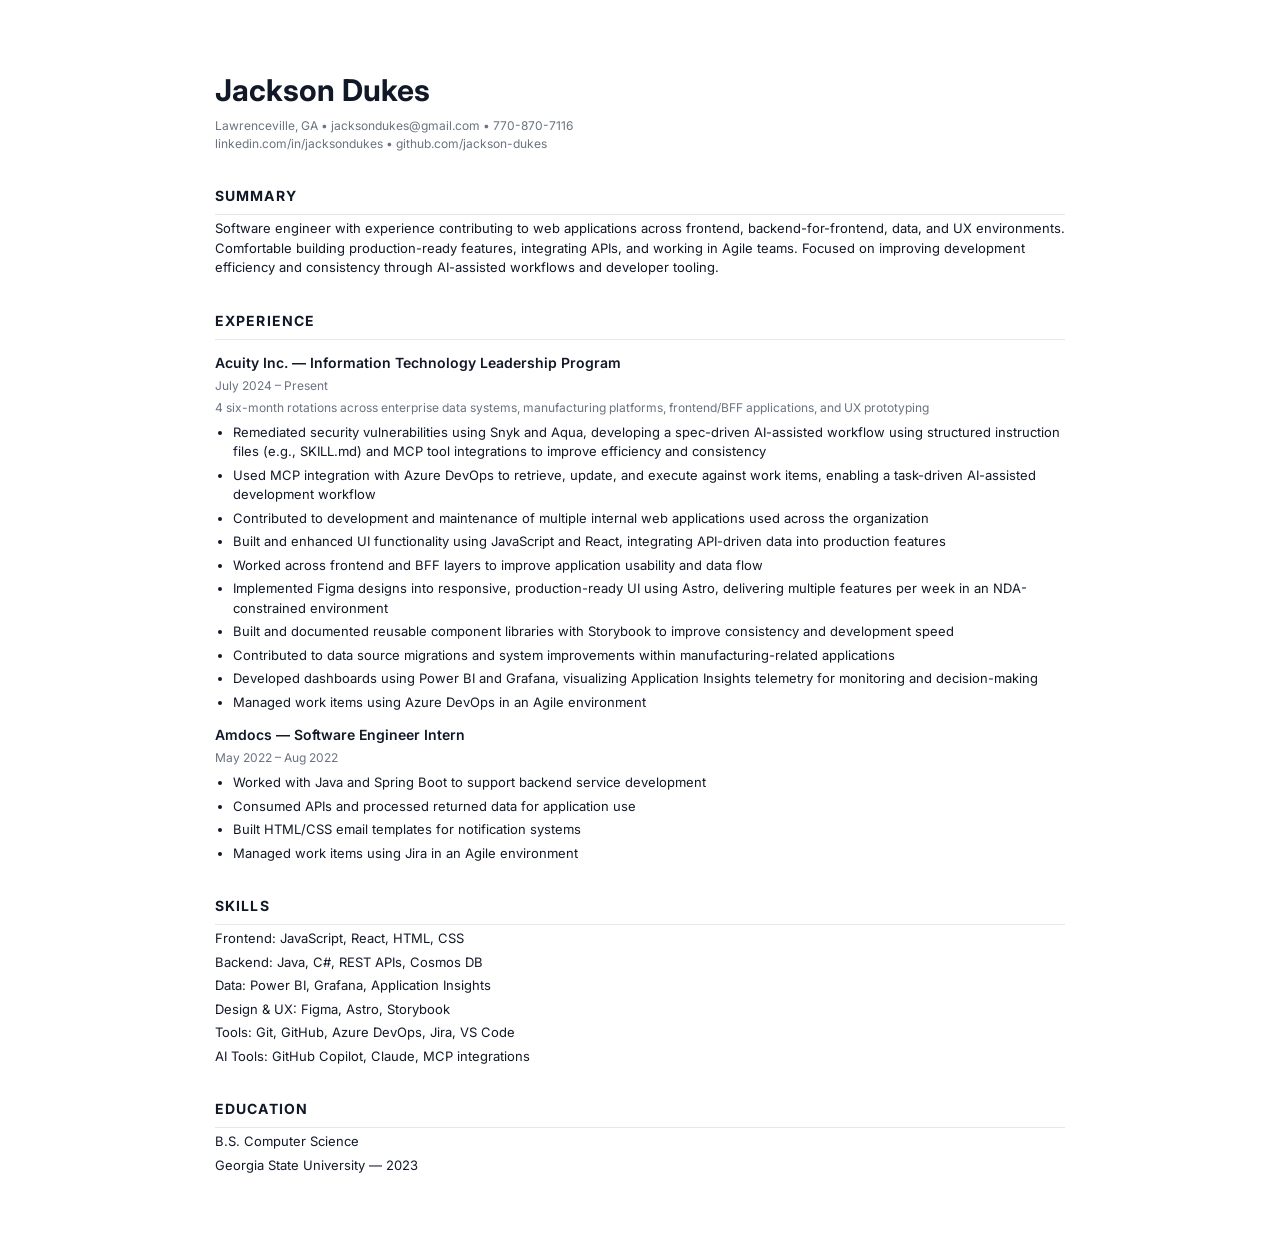
==== Jackson-Dukes-Software-Engineer-Resume.html @ f9eb19a1 "add resume" ====
<!DOCTYPE html>
<html lang="en">
<head>
  <meta charset="UTF-8" />
  <meta name="viewport" content="width=device-width, initial-scale=1.0"/>
  <title>Jackson Dukes Resume</title>

  <link href="https://fonts.googleapis.com/css2?family=Inter:wght@300;400;600;700&display=swap" rel="stylesheet">

  <style>
    body {
      font-family: 'Inter', sans-serif;
      background: #ffffff;
      color: #111827;
      margin: 0;
      padding: 48px 32px;
      max-width: 850px;
      margin-left: auto;
      margin-right: auto;
      line-height: 1.5;
    }

    h1 {
      font-size: 30px;
      margin-bottom: 4px;
      font-weight: 700;
    }

    h2 {
      font-size: 14px;
      margin-top: 32px;
      margin-bottom: 8px;
      text-transform: uppercase;
      letter-spacing: 0.08em;
    }

    h3 {
      font-size: 14px;
      margin: 12px 0 2px 0;
      font-weight: 600;
    }

    p {
      font-size: 13px;
      margin: 4px 0;
    }

    ul {
      margin: 6px 0 12px 18px;
      padding: 0;
    }

    li {
      font-size: 13px;
      margin-bottom: 4px;
    }

    .subtle {
      color: #6b7280;
      font-size: 12px;
    }

    .header {
      margin-bottom: 20px;
    }

    .section {
      margin-bottom: 12px;
    }

    .divider {
      height: 1px;
      background: #e5e7eb;
      margin-top: 8px;
    }

    @media print {
      body {
        padding: 24px;
      }
    }
  </style>
</head>
<body>

  <div class="header">
    <h1>Jackson Dukes</h1>
    <p class="subtle">
      Lawrenceville, GA • jacksondukes@gmail.com • 770-870-7116<br>
      linkedin.com/in/jacksondukes • github.com/jackson-dukes
    </p>
  </div>

  <div class="section">
    <h2>Summary</h2>
    <div class="divider"></div>
    <p>
      Software engineer with experience contributing to web applications across frontend, backend-for-frontend, data, and UX environments. Comfortable building production-ready features, integrating APIs, and working in Agile teams. Focused on improving development efficiency and consistency through AI-assisted workflows and developer tooling.
    </p>
  </div>

  <div class="section">
    <h2>Experience</h2>
    <div class="divider"></div>

    <h3>Acuity Inc. — Information Technology Leadership Program</h3>
    <p class="subtle">July 2024 – Present</p>
    <p class="subtle">4 six-month rotations across enterprise data systems, manufacturing platforms, frontend/BFF applications, and UX prototyping</p>

    <ul>
      <li>Remediated security vulnerabilities using Snyk and Aqua, developing a spec-driven AI-assisted workflow using structured instruction files (e.g., SKILL.md) and MCP tool integrations to improve efficiency and consistency</li>
      <li>Used MCP integration with Azure DevOps to retrieve, update, and execute against work items, enabling a task-driven AI-assisted development workflow</li>
      <li>Contributed to development and maintenance of multiple internal web applications used across the organization</li>
      <li>Built and enhanced UI functionality using JavaScript and React, integrating API-driven data into production features</li>
      <li>Worked across frontend and BFF layers to improve application usability and data flow</li>
      <li>Implemented Figma designs into responsive, production-ready UI using Astro, delivering multiple features per week in an NDA-constrained environment</li>
      <li>Built and documented reusable component libraries with Storybook to improve consistency and development speed</li>
      <li>Contributed to data source migrations and system improvements within manufacturing-related applications</li>
      <li>Developed dashboards using Power BI and Grafana, visualizing Application Insights telemetry for monitoring and decision-making</li>
      <li>Managed work items using Azure DevOps in an Agile environment</li>
    </ul>

    <h3>Amdocs — Software Engineer Intern</h3>
    <p class="subtle">May 2022 – Aug 2022</p>
    <ul>
      <li>Worked with Java and Spring Boot to support backend service development</li>
      <li>Consumed APIs and processed returned data for application use</li>
      <li>Built HTML/CSS email templates for notification systems</li>
      <li>Managed work items using Jira in an Agile environment</li>
    </ul>

  </div>

  <div class="section">
    <h2>Skills</h2>
    <div class="divider"></div>
    <p>Frontend: JavaScript, React, HTML, CSS</p>
    <p>Backend: Java, C#, REST APIs, Cosmos DB</p>
    <p>Data: Power BI, Grafana, Application Insights</p>
    <p>Design & UX: Figma, Astro, Storybook</p>
    <p>Tools: Git, GitHub, Azure DevOps, Jira, VS Code</p>
    <p>AI Tools: GitHub Copilot, Claude, MCP integrations</p>
  </div>

  <div class="section">
    <h2>Education</h2>
    <div class="divider"></div>
    <p>B.S. Computer Science</p>
    <p>Georgia State University — 2023</p>
  </div>

</body>
</html>
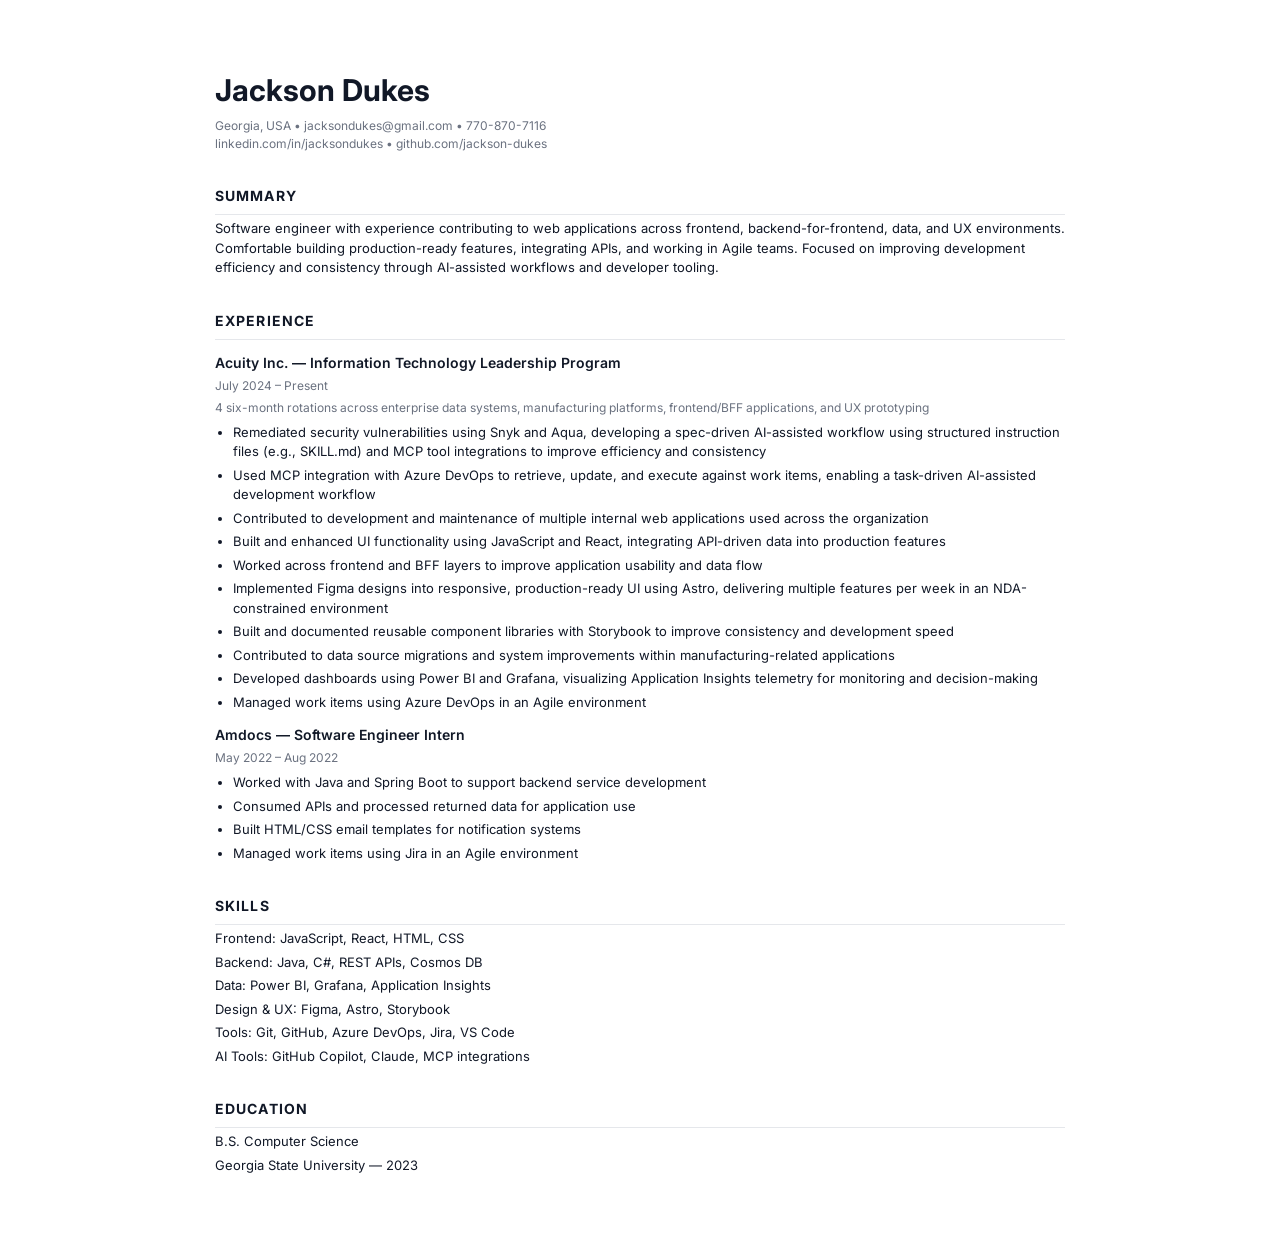
==== commit 594ad21c: "update location" ====
--- a/Jackson-Dukes-Software-Engineer-Resume.html
+++ b/Jackson-Dukes-Software-Engineer-Resume.html
@@ -86,7 +86,7 @@
   <div class="header">
     <h1>Jackson Dukes</h1>
     <p class="subtle">
-      Lawrenceville, GA • jacksondukes@gmail.com • 770-870-7116<br>
+      Georgia, USA • jacksondukes@gmail.com • 770-870-7116<br>
       linkedin.com/in/jacksondukes • github.com/jackson-dukes
     </p>
   </div>
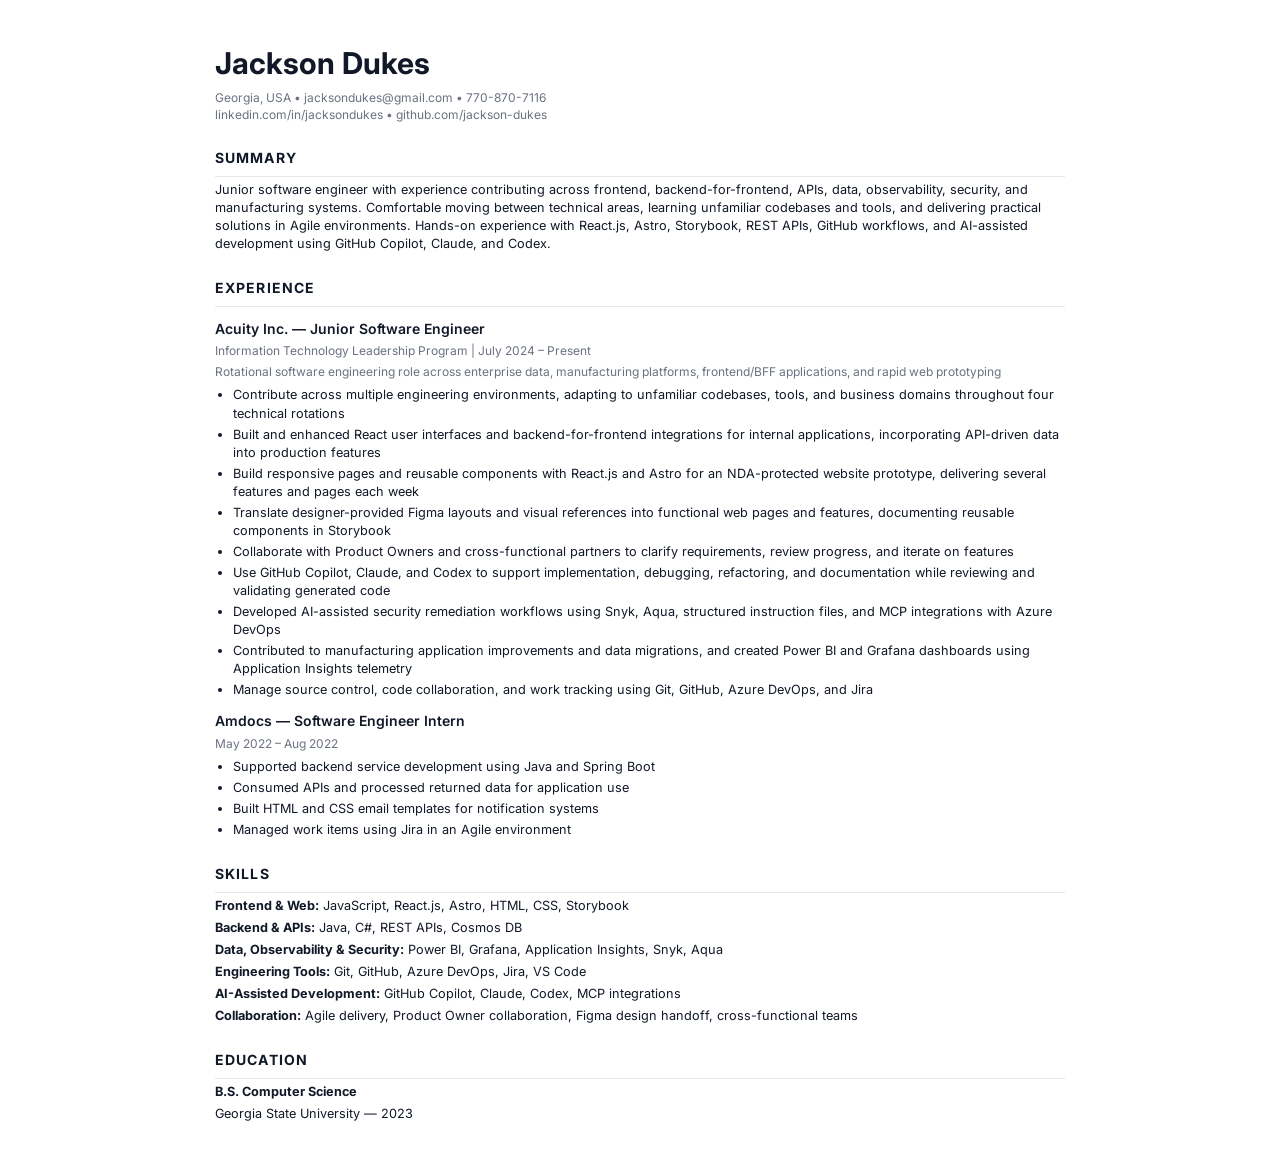
==== commit f3d9f8ce: "Refresh resume and portfolio" ====
--- a/Jackson-Dukes-Software-Engineer-Resume.html
+++ b/Jackson-Dukes-Software-Engineer-Resume.html
@@ -3,56 +3,53 @@
 <head>
   <meta charset="UTF-8" />
   <meta name="viewport" content="width=device-width, initial-scale=1.0"/>
-  <title>Jackson Dukes Resume</title>
+  <title>Jackson Dukes - Software Engineer Resume</title>
 
   <link href="https://fonts.googleapis.com/css2?family=Inter:wght@300;400;600;700&display=swap" rel="stylesheet">
 
   <style>
     body {
-      font-family: 'Inter', sans-serif;
+      font-family: 'Inter', Arial, sans-serif;
       background: #ffffff;
       color: #111827;
-      margin: 0;
-      padding: 48px 32px;
+      margin: 0 auto;
+      padding: 42px 32px;
       max-width: 850px;
-      margin-left: auto;
-      margin-right: auto;
-      line-height: 1.5;
+      line-height: 1.42;
     }
 
     h1 {
       font-size: 30px;
-      margin-bottom: 4px;
+      margin: 0 0 4px;
       font-weight: 700;
     }
 
     h2 {
       font-size: 14px;
-      margin-top: 32px;
-      margin-bottom: 8px;
+      margin: 25px 0 8px;
       text-transform: uppercase;
       letter-spacing: 0.08em;
     }
 
     h3 {
       font-size: 14px;
-      margin: 12px 0 2px 0;
+      margin: 12px 0 2px;
       font-weight: 600;
     }
 
     p {
-      font-size: 13px;
+      font-size: 12.7px;
       margin: 4px 0;
     }
 
     ul {
-      margin: 6px 0 12px 18px;
+      margin: 6px 0 11px 18px;
       padding: 0;
     }
 
     li {
-      font-size: 13px;
-      margin-bottom: 4px;
+      font-size: 12.7px;
+      margin-bottom: 3px;
     }
 
     .subtle {
@@ -61,11 +58,11 @@
     }
 
     .header {
-      margin-bottom: 20px;
+      margin-bottom: 18px;
     }
 
     .section {
-      margin-bottom: 12px;
+      margin-bottom: 10px;
     }
 
     .divider {
@@ -75,13 +72,63 @@
     }
 
     @media print {
+      @page {
+        size: letter;
+        margin: 0;
+      }
+
       body {
-        padding: 24px;
+        max-width: none;
       }
+
+      body.resume-fit-1 {
+        padding: 0.5in;
+        line-height: 1.42;
+      }
+
+      .resume-fit-1 h1 { font-size: 25px; }
+      .resume-fit-1 h2 { margin: 24px 0 6px; }
+      .resume-fit-1 h3 { margin-top: 10px; }
+      .resume-fit-1 p,
+      .resume-fit-1 li { font-size: 12.5px; }
+      .resume-fit-1 ul { margin-bottom: 10px; }
+      .resume-fit-1 li { margin-bottom: 3px; }
+
+      body.resume-fit-2 {
+        padding: 0.42in;
+        line-height: 1.34;
+      }
+
+      .resume-fit-2 h1 { font-size: 27px; }
+      .resume-fit-2 h2 { margin: 20px 0 5px; font-size: 13px; }
+      .resume-fit-2 h3 { margin: 8px 0 2px; font-size: 13px; }
+      .resume-fit-2 p,
+      .resume-fit-2 li { font-size: 12px; }
+      .resume-fit-2 .subtle { font-size: 11px; }
+      .resume-fit-2 .header { margin-bottom: 14px; }
+      .resume-fit-2 .section { margin-bottom: 8px; }
+      .resume-fit-2 ul { margin: 5px 0 8px 16px; }
+      .resume-fit-2 li { margin-bottom: 2px; }
+
+      body.resume-fit-3 {
+        padding: 0.34in;
+        line-height: 1.26;
+      }
+
+      .resume-fit-3 h1 { font-size: 24px; }
+      .resume-fit-3 h2 { margin: 15px 0 4px; font-size: 12px; }
+      .resume-fit-3 h3 { margin: 6px 0 1px; font-size: 12px; }
+      .resume-fit-3 p,
+      .resume-fit-3 li { font-size: 11.4px; }
+      .resume-fit-3 .subtle { font-size: 10.5px; }
+      .resume-fit-3 .header,
+      .resume-fit-3 .section { margin-bottom: 6px; }
+      .resume-fit-3 ul { margin: 4px 0 6px 15px; }
+      .resume-fit-3 li { margin-bottom: 1px; }
     }
   </style>
 </head>
-<body>
+<body class="resume-fit-2">
 
   <div class="header">
     <h1>Jackson Dukes</h1>
@@ -95,7 +142,7 @@
     <h2>Summary</h2>
     <div class="divider"></div>
     <p>
-      Software engineer with experience contributing to web applications across frontend, backend-for-frontend, data, and UX environments. Comfortable building production-ready features, integrating APIs, and working in Agile teams. Focused on improving development efficiency and consistency through AI-assisted workflows and developer tooling.
+      Junior software engineer with experience contributing across frontend, backend-for-frontend, APIs, data, observability, security, and manufacturing systems. Comfortable moving between technical areas, learning unfamiliar codebases and tools, and delivering practical solutions in Agile environments. Hands-on experience with React.js, Astro, Storybook, REST APIs, GitHub workflows, and AI-assisted development using GitHub Copilot, Claude, and Codex.
     </p>
   </div>
 
@@ -103,51 +150,49 @@
     <h2>Experience</h2>
     <div class="divider"></div>
 
-    <h3>Acuity Inc. — Information Technology Leadership Program</h3>
-    <p class="subtle">July 2024 – Present</p>
-    <p class="subtle">4 six-month rotations across enterprise data systems, manufacturing platforms, frontend/BFF applications, and UX prototyping</p>
+    <h3>Acuity Inc. — Junior Software Engineer</h3>
+    <p class="subtle">Information Technology Leadership Program | July 2024 – Present</p>
+    <p class="subtle">Rotational software engineering role across enterprise data, manufacturing platforms, frontend/BFF applications, and rapid web prototyping</p>
 
     <ul>
-      <li>Remediated security vulnerabilities using Snyk and Aqua, developing a spec-driven AI-assisted workflow using structured instruction files (e.g., SKILL.md) and MCP tool integrations to improve efficiency and consistency</li>
-      <li>Used MCP integration with Azure DevOps to retrieve, update, and execute against work items, enabling a task-driven AI-assisted development workflow</li>
-      <li>Contributed to development and maintenance of multiple internal web applications used across the organization</li>
-      <li>Built and enhanced UI functionality using JavaScript and React, integrating API-driven data into production features</li>
-      <li>Worked across frontend and BFF layers to improve application usability and data flow</li>
-      <li>Implemented Figma designs into responsive, production-ready UI using Astro, delivering multiple features per week in an NDA-constrained environment</li>
-      <li>Built and documented reusable component libraries with Storybook to improve consistency and development speed</li>
-      <li>Contributed to data source migrations and system improvements within manufacturing-related applications</li>
-      <li>Developed dashboards using Power BI and Grafana, visualizing Application Insights telemetry for monitoring and decision-making</li>
-      <li>Managed work items using Azure DevOps in an Agile environment</li>
+      <li>Contribute across multiple engineering environments, adapting to unfamiliar codebases, tools, and business domains throughout four technical rotations</li>
+      <li>Built and enhanced React user interfaces and backend-for-frontend integrations for internal applications, incorporating API-driven data into production features</li>
+      <li>Build responsive pages and reusable components with React.js and Astro for an NDA-protected website prototype, delivering several features and pages each week</li>
+      <li>Translate designer-provided Figma layouts and visual references into functional web pages and features, documenting reusable components in Storybook</li>
+      <li>Collaborate with Product Owners and cross-functional partners to clarify requirements, review progress, and iterate on features</li>
+      <li>Use GitHub Copilot, Claude, and Codex to support implementation, debugging, refactoring, and documentation while reviewing and validating generated code</li>
+      <li>Developed AI-assisted security remediation workflows using Snyk, Aqua, structured instruction files, and MCP integrations with Azure DevOps</li>
+      <li>Contributed to manufacturing application improvements and data migrations, and created Power BI and Grafana dashboards using Application Insights telemetry</li>
+      <li>Manage source control, code collaboration, and work tracking using Git, GitHub, Azure DevOps, and Jira</li>
     </ul>
 
     <h3>Amdocs — Software Engineer Intern</h3>
     <p class="subtle">May 2022 – Aug 2022</p>
     <ul>
-      <li>Worked with Java and Spring Boot to support backend service development</li>
+      <li>Supported backend service development using Java and Spring Boot</li>
       <li>Consumed APIs and processed returned data for application use</li>
-      <li>Built HTML/CSS email templates for notification systems</li>
+      <li>Built HTML and CSS email templates for notification systems</li>
       <li>Managed work items using Jira in an Agile environment</li>
     </ul>
-
   </div>
 
   <div class="section">
     <h2>Skills</h2>
     <div class="divider"></div>
-    <p>Frontend: JavaScript, React, HTML, CSS</p>
-    <p>Backend: Java, C#, REST APIs, Cosmos DB</p>
-    <p>Data: Power BI, Grafana, Application Insights</p>
-    <p>Design & UX: Figma, Astro, Storybook</p>
-    <p>Tools: Git, GitHub, Azure DevOps, Jira, VS Code</p>
-    <p>AI Tools: GitHub Copilot, Claude, MCP integrations</p>
+    <p><strong>Frontend & Web:</strong> JavaScript, React.js, Astro, HTML, CSS, Storybook</p>
+    <p><strong>Backend & APIs:</strong> Java, C#, REST APIs, Cosmos DB</p>
+    <p><strong>Data, Observability & Security:</strong> Power BI, Grafana, Application Insights, Snyk, Aqua</p>
+    <p><strong>Engineering Tools:</strong> Git, GitHub, Azure DevOps, Jira, VS Code</p>
+    <p><strong>AI-Assisted Development:</strong> GitHub Copilot, Claude, Codex, MCP integrations</p>
+    <p><strong>Collaboration:</strong> Agile delivery, Product Owner collaboration, Figma design handoff, cross-functional teams</p>
   </div>
 
   <div class="section">
     <h2>Education</h2>
     <div class="divider"></div>
-    <p>B.S. Computer Science</p>
+    <p><strong>B.S. Computer Science</strong></p>
     <p>Georgia State University — 2023</p>
   </div>
 
 </body>
-</html>+</html>
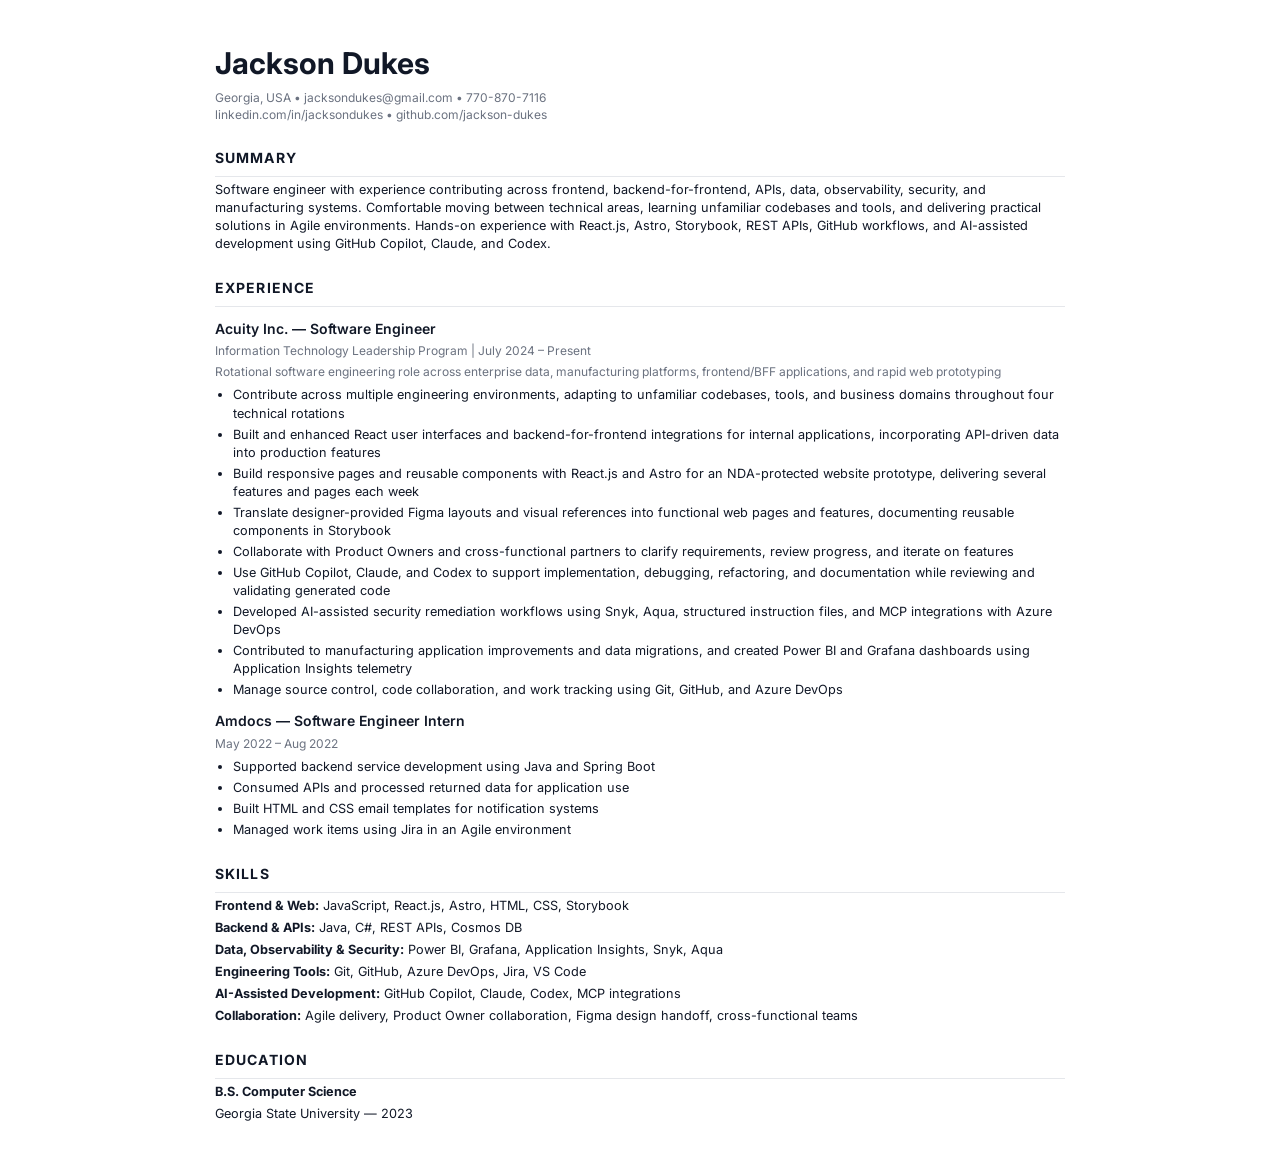
==== commit 508c303b: "Update resume assets" ====
--- a/Jackson-Dukes-Software-Engineer-Resume.html
+++ b/Jackson-Dukes-Software-Engineer-Resume.html
@@ -142,7 +142,7 @@
     <h2>Summary</h2>
     <div class="divider"></div>
     <p>
-      Junior software engineer with experience contributing across frontend, backend-for-frontend, APIs, data, observability, security, and manufacturing systems. Comfortable moving between technical areas, learning unfamiliar codebases and tools, and delivering practical solutions in Agile environments. Hands-on experience with React.js, Astro, Storybook, REST APIs, GitHub workflows, and AI-assisted development using GitHub Copilot, Claude, and Codex.
+      Software engineer with experience contributing across frontend, backend-for-frontend, APIs, data, observability, security, and manufacturing systems. Comfortable moving between technical areas, learning unfamiliar codebases and tools, and delivering practical solutions in Agile environments. Hands-on experience with React.js, Astro, Storybook, REST APIs, GitHub workflows, and AI-assisted development using GitHub Copilot, Claude, and Codex.
     </p>
   </div>
 
@@ -150,7 +150,7 @@
     <h2>Experience</h2>
     <div class="divider"></div>
 
-    <h3>Acuity Inc. — Junior Software Engineer</h3>
+    <h3>Acuity Inc. — Software Engineer</h3>
     <p class="subtle">Information Technology Leadership Program | July 2024 – Present</p>
     <p class="subtle">Rotational software engineering role across enterprise data, manufacturing platforms, frontend/BFF applications, and rapid web prototyping</p>
 
@@ -163,7 +163,7 @@
       <li>Use GitHub Copilot, Claude, and Codex to support implementation, debugging, refactoring, and documentation while reviewing and validating generated code</li>
       <li>Developed AI-assisted security remediation workflows using Snyk, Aqua, structured instruction files, and MCP integrations with Azure DevOps</li>
       <li>Contributed to manufacturing application improvements and data migrations, and created Power BI and Grafana dashboards using Application Insights telemetry</li>
-      <li>Manage source control, code collaboration, and work tracking using Git, GitHub, Azure DevOps, and Jira</li>
+      <li>Manage source control, code collaboration, and work tracking using Git, GitHub, and Azure DevOps</li>
     </ul>
 
     <h3>Amdocs — Software Engineer Intern</h3>
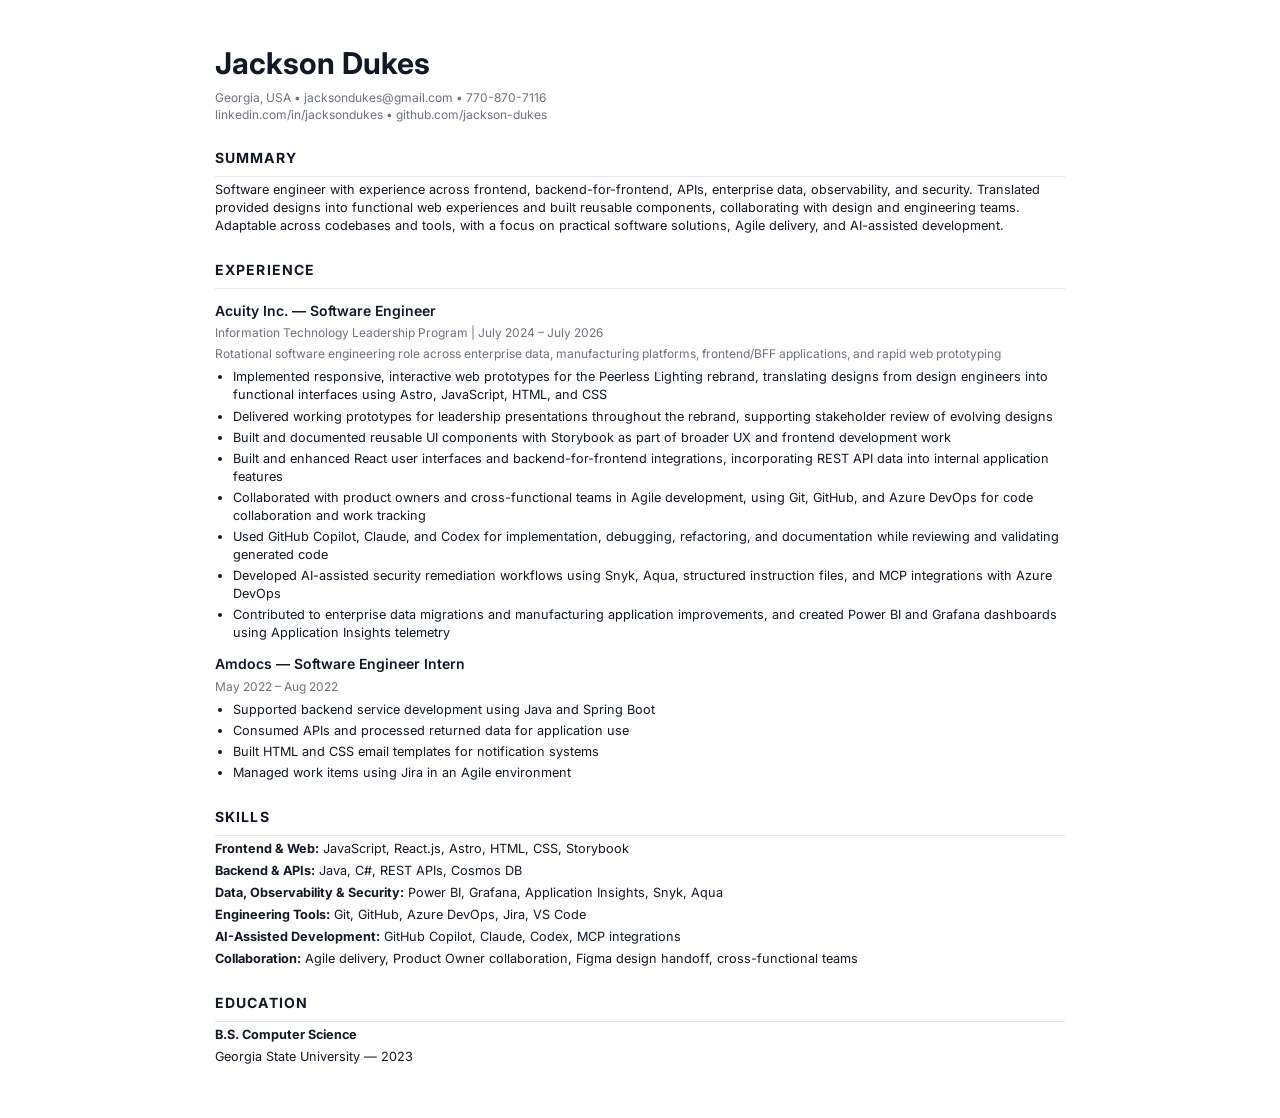
==== commit 4b057b67: "Feature Peerless Lighting prototype work in portfolio and resume" ====
--- a/Jackson-Dukes-Software-Engineer-Resume.html
+++ b/Jackson-Dukes-Software-Engineer-Resume.html
@@ -142,7 +142,7 @@
     <h2>Summary</h2>
     <div class="divider"></div>
     <p>
-      Software engineer with experience contributing across frontend, backend-for-frontend, APIs, data, observability, security, and manufacturing systems. Comfortable moving between technical areas, learning unfamiliar codebases and tools, and delivering practical solutions in Agile environments. Hands-on experience with React.js, Astro, Storybook, REST APIs, GitHub workflows, and AI-assisted development using GitHub Copilot, Claude, and Codex.
+      Software engineer with experience across frontend, backend-for-frontend, APIs, enterprise data, observability, and security. Translated provided designs into functional web experiences and built reusable components, collaborating with design and engineering teams. Adaptable across codebases and tools, with a focus on practical software solutions, Agile delivery, and AI-assisted development.
     </p>
   </div>
 
@@ -151,19 +151,18 @@
     <div class="divider"></div>
 
     <h3>Acuity Inc. — Software Engineer</h3>
-    <p class="subtle">Information Technology Leadership Program | July 2024 – Present</p>
+    <p class="subtle">Information Technology Leadership Program | July 2024 – July 2026</p>
     <p class="subtle">Rotational software engineering role across enterprise data, manufacturing platforms, frontend/BFF applications, and rapid web prototyping</p>
 
     <ul>
-      <li>Contribute across multiple engineering environments, adapting to unfamiliar codebases, tools, and business domains throughout four technical rotations</li>
-      <li>Built and enhanced React user interfaces and backend-for-frontend integrations for internal applications, incorporating API-driven data into production features</li>
-      <li>Build responsive pages and reusable components with React.js and Astro for an NDA-protected website prototype, delivering several features and pages each week</li>
-      <li>Translate designer-provided Figma layouts and visual references into functional web pages and features, documenting reusable components in Storybook</li>
-      <li>Collaborate with Product Owners and cross-functional partners to clarify requirements, review progress, and iterate on features</li>
-      <li>Use GitHub Copilot, Claude, and Codex to support implementation, debugging, refactoring, and documentation while reviewing and validating generated code</li>
+      <li>Implemented responsive, interactive web prototypes for the Peerless Lighting rebrand, translating designs from design engineers into functional interfaces using Astro, JavaScript, HTML, and CSS</li>
+      <li>Delivered working prototypes for leadership presentations throughout the rebrand, supporting stakeholder review of evolving designs</li>
+      <li>Built and documented reusable UI components with Storybook as part of broader UX and frontend development work</li>
+      <li>Built and enhanced React user interfaces and backend-for-frontend integrations, incorporating REST API data into internal application features</li>
+      <li>Collaborated with product owners and cross-functional teams in Agile development, using Git, GitHub, and Azure DevOps for code collaboration and work tracking</li>
+      <li>Used GitHub Copilot, Claude, and Codex for implementation, debugging, refactoring, and documentation while reviewing and validating generated code</li>
       <li>Developed AI-assisted security remediation workflows using Snyk, Aqua, structured instruction files, and MCP integrations with Azure DevOps</li>
-      <li>Contributed to manufacturing application improvements and data migrations, and created Power BI and Grafana dashboards using Application Insights telemetry</li>
-      <li>Manage source control, code collaboration, and work tracking using Git, GitHub, and Azure DevOps</li>
+      <li>Contributed to enterprise data migrations and manufacturing application improvements, and created Power BI and Grafana dashboards using Application Insights telemetry</li>
     </ul>
 
     <h3>Amdocs — Software Engineer Intern</h3>
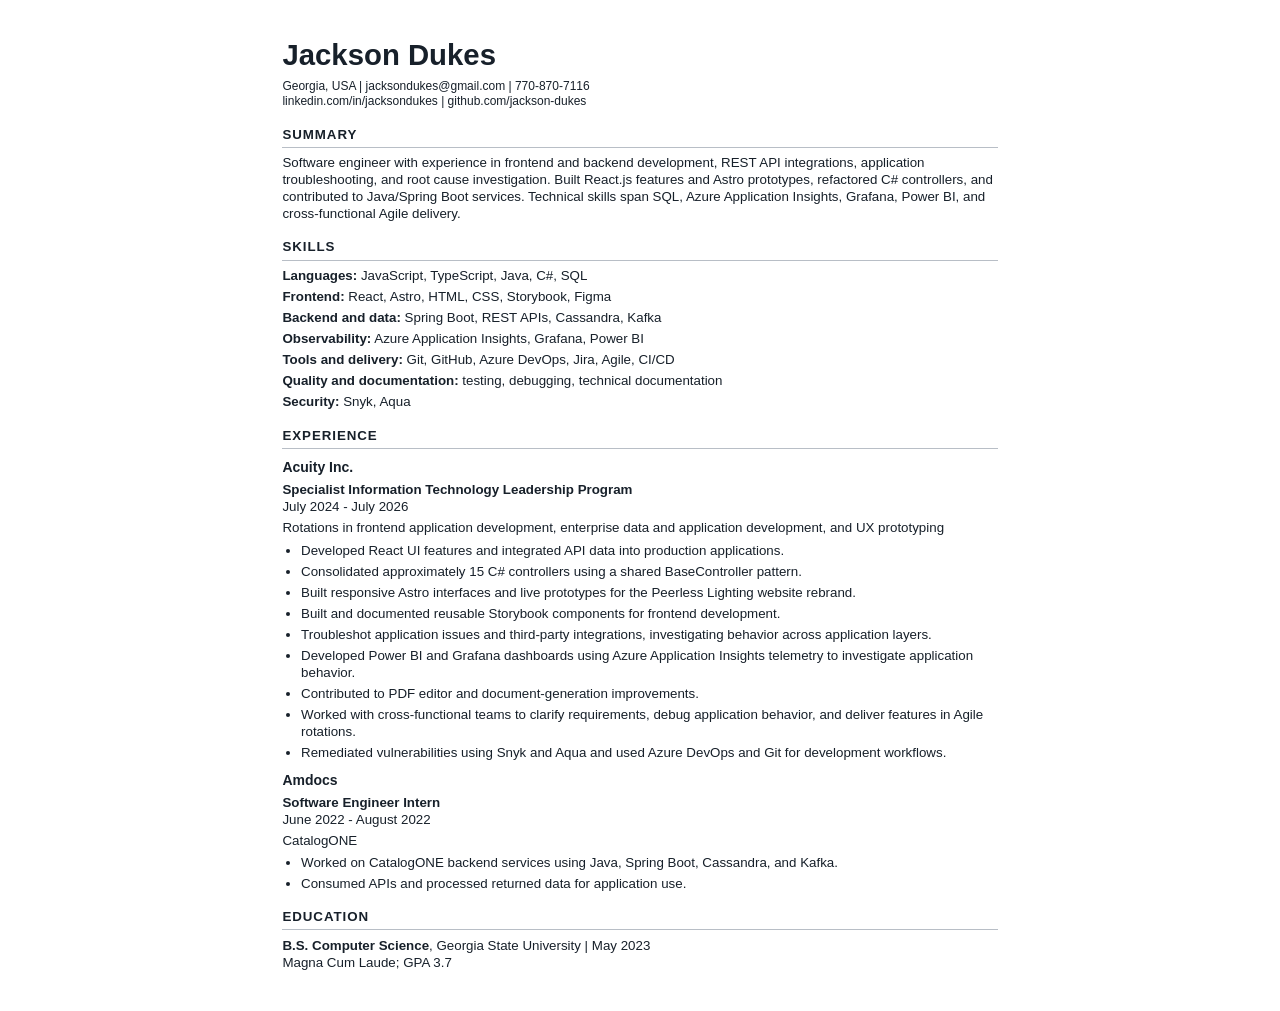
==== commit a1d3d2cc: "Refresh resume and portfolio content" ====
--- a/Jackson-Dukes-Software-Engineer-Resume.html
+++ b/Jackson-Dukes-Software-Engineer-Resume.html
@@ -1,197 +1,73 @@
-<!DOCTYPE html>
+<!doctype html>
 <html lang="en">
 <head>
-  <meta charset="UTF-8" />
-  <meta name="viewport" content="width=device-width, initial-scale=1.0"/>
-  <title>Jackson Dukes - Software Engineer Resume</title>
-
-  <link href="https://fonts.googleapis.com/css2?family=Inter:wght@300;400;600;700&display=swap" rel="stylesheet">
-
-  <style>
-    body {
-      font-family: 'Inter', Arial, sans-serif;
-      background: #ffffff;
-      color: #111827;
-      margin: 0 auto;
-      padding: 42px 32px;
-      max-width: 850px;
-      line-height: 1.42;
-    }
-
-    h1 {
-      font-size: 30px;
-      margin: 0 0 4px;
-      font-weight: 700;
-    }
-
-    h2 {
-      font-size: 14px;
-      margin: 25px 0 8px;
-      text-transform: uppercase;
-      letter-spacing: 0.08em;
-    }
-
-    h3 {
-      font-size: 14px;
-      margin: 12px 0 2px;
-      font-weight: 600;
-    }
-
-    p {
-      font-size: 12.7px;
-      margin: 4px 0;
-    }
-
-    ul {
-      margin: 6px 0 11px 18px;
-      padding: 0;
-    }
-
-    li {
-      font-size: 12.7px;
-      margin-bottom: 3px;
-    }
-
-    .subtle {
-      color: #6b7280;
-      font-size: 12px;
-    }
-
-    .header {
-      margin-bottom: 18px;
-    }
-
-    .section {
-      margin-bottom: 10px;
-    }
-
-    .divider {
-      height: 1px;
-      background: #e5e7eb;
-      margin-top: 8px;
-    }
-
-    @media print {
-      @page {
-        size: letter;
-        margin: 0;
-      }
-
-      body {
-        max-width: none;
-      }
-
-      body.resume-fit-1 {
-        padding: 0.5in;
-        line-height: 1.42;
-      }
-
-      .resume-fit-1 h1 { font-size: 25px; }
-      .resume-fit-1 h2 { margin: 24px 0 6px; }
-      .resume-fit-1 h3 { margin-top: 10px; }
-      .resume-fit-1 p,
-      .resume-fit-1 li { font-size: 12.5px; }
-      .resume-fit-1 ul { margin-bottom: 10px; }
-      .resume-fit-1 li { margin-bottom: 3px; }
-
-      body.resume-fit-2 {
-        padding: 0.42in;
-        line-height: 1.34;
-      }
-
-      .resume-fit-2 h1 { font-size: 27px; }
-      .resume-fit-2 h2 { margin: 20px 0 5px; font-size: 13px; }
-      .resume-fit-2 h3 { margin: 8px 0 2px; font-size: 13px; }
-      .resume-fit-2 p,
-      .resume-fit-2 li { font-size: 12px; }
-      .resume-fit-2 .subtle { font-size: 11px; }
-      .resume-fit-2 .header { margin-bottom: 14px; }
-      .resume-fit-2 .section { margin-bottom: 8px; }
-      .resume-fit-2 ul { margin: 5px 0 8px 16px; }
-      .resume-fit-2 li { margin-bottom: 2px; }
-
-      body.resume-fit-3 {
-        padding: 0.34in;
-        line-height: 1.26;
-      }
-
-      .resume-fit-3 h1 { font-size: 24px; }
-      .resume-fit-3 h2 { margin: 15px 0 4px; font-size: 12px; }
-      .resume-fit-3 h3 { margin: 6px 0 1px; font-size: 12px; }
-      .resume-fit-3 p,
-      .resume-fit-3 li { font-size: 11.4px; }
-      .resume-fit-3 .subtle { font-size: 10.5px; }
-      .resume-fit-3 .header,
-      .resume-fit-3 .section { margin-bottom: 6px; }
-      .resume-fit-3 ul { margin: 4px 0 6px 15px; }
-      .resume-fit-3 li { margin-bottom: 1px; }
-    }
-  </style>
+<meta charset="utf-8">
+<meta name="viewport" content="width=device-width, initial-scale=1.0">
+<title>Jackson Dukes - Software Engineer Resume</title>
+<style>@page { size: letter; margin: 0.48in 0.52in; }
+* { box-sizing: border-box; }
+body { margin: 0; color: #17202a; font: 10pt/1.28 Arial, Helvetica, sans-serif; }
+main { max-width: 7.45in; margin: auto; }
+h1 { font-size: 22pt; margin: 0 0 4pt; }
+h2 { font-size: 10pt; text-transform: uppercase; letter-spacing: 0.07em; border-bottom: 1px solid #b8bec6; padding-bottom: 3pt; margin: 12pt 0 5pt; }
+h3 { font-size: 10.5pt; margin: 8pt 0 2pt; }
+p { margin: 3pt 0; }
+ul { margin: 4pt 0 6pt; padding-left: 14pt; }
+li { margin-bottom: 3pt; }
+header p { font-size: 9pt; }
+h2, h3 { break-after: avoid; }
+li { break-inside: avoid; }
+@media screen { body { padding: 36px; background: #fff; } }
+</style>
 </head>
-<body class="resume-fit-2">
-
-  <div class="header">
-    <h1>Jackson Dukes</h1>
-    <p class="subtle">
-      Georgia, USA • jacksondukes@gmail.com • 770-870-7116<br>
-      linkedin.com/in/jacksondukes • github.com/jackson-dukes
-    </p>
-  </div>
-
-  <div class="section">
-    <h2>Summary</h2>
-    <div class="divider"></div>
-    <p>
-      Software engineer with experience across frontend, backend-for-frontend, APIs, enterprise data, observability, and security. Translated provided designs into functional web experiences and built reusable components, collaborating with design and engineering teams. Adaptable across codebases and tools, with a focus on practical software solutions, Agile delivery, and AI-assisted development.
-    </p>
-  </div>
-
-  <div class="section">
-    <h2>Experience</h2>
-    <div class="divider"></div>
-
-    <h3>Acuity Inc. — Software Engineer</h3>
-    <p class="subtle">Information Technology Leadership Program | July 2024 – July 2026</p>
-    <p class="subtle">Rotational software engineering role across enterprise data, manufacturing platforms, frontend/BFF applications, and rapid web prototyping</p>
-
-    <ul>
-      <li>Implemented responsive, interactive web prototypes for the Peerless Lighting rebrand, translating designs from design engineers into functional interfaces using Astro, JavaScript, HTML, and CSS</li>
-      <li>Delivered working prototypes for leadership presentations throughout the rebrand, supporting stakeholder review of evolving designs</li>
-      <li>Built and documented reusable UI components with Storybook as part of broader UX and frontend development work</li>
-      <li>Built and enhanced React user interfaces and backend-for-frontend integrations, incorporating REST API data into internal application features</li>
-      <li>Collaborated with product owners and cross-functional teams in Agile development, using Git, GitHub, and Azure DevOps for code collaboration and work tracking</li>
-      <li>Used GitHub Copilot, Claude, and Codex for implementation, debugging, refactoring, and documentation while reviewing and validating generated code</li>
-      <li>Developed AI-assisted security remediation workflows using Snyk, Aqua, structured instruction files, and MCP integrations with Azure DevOps</li>
-      <li>Contributed to enterprise data migrations and manufacturing application improvements, and created Power BI and Grafana dashboards using Application Insights telemetry</li>
-    </ul>
-
-    <h3>Amdocs — Software Engineer Intern</h3>
-    <p class="subtle">May 2022 – Aug 2022</p>
-    <ul>
-      <li>Supported backend service development using Java and Spring Boot</li>
-      <li>Consumed APIs and processed returned data for application use</li>
-      <li>Built HTML and CSS email templates for notification systems</li>
-      <li>Managed work items using Jira in an Agile environment</li>
-    </ul>
-  </div>
-
-  <div class="section">
-    <h2>Skills</h2>
-    <div class="divider"></div>
-    <p><strong>Frontend & Web:</strong> JavaScript, React.js, Astro, HTML, CSS, Storybook</p>
-    <p><strong>Backend & APIs:</strong> Java, C#, REST APIs, Cosmos DB</p>
-    <p><strong>Data, Observability & Security:</strong> Power BI, Grafana, Application Insights, Snyk, Aqua</p>
-    <p><strong>Engineering Tools:</strong> Git, GitHub, Azure DevOps, Jira, VS Code</p>
-    <p><strong>AI-Assisted Development:</strong> GitHub Copilot, Claude, Codex, MCP integrations</p>
-    <p><strong>Collaboration:</strong> Agile delivery, Product Owner collaboration, Figma design handoff, cross-functional teams</p>
-  </div>
-
-  <div class="section">
-    <h2>Education</h2>
-    <div class="divider"></div>
-    <p><strong>B.S. Computer Science</strong></p>
-    <p>Georgia State University — 2023</p>
-  </div>
-
+<body>
+<main>
+<header>
+<h1>Jackson Dukes</h1>
+<p>Georgia, USA | jacksondukes@gmail.com | 770-870-7116<br>linkedin.com/in/jacksondukes | github.com/jackson-dukes</p>
+</header>
+<section>
+<h2>Summary</h2>
+<p>Software engineer with experience in frontend and backend development, REST API integrations, application troubleshooting, and root cause investigation. Built React.js features and Astro prototypes, refactored C# controllers, and contributed to Java/Spring Boot services. Technical skills span SQL, Azure Application Insights, Grafana, Power BI, and cross-functional Agile delivery.</p>
+</section>
+<section>
+<h2>Skills</h2>
+<p><strong>Languages:</strong> JavaScript, TypeScript, Java, C#, SQL</p>
+<p><strong>Frontend:</strong> React, Astro, HTML, CSS, Storybook, Figma</p>
+<p><strong>Backend and data:</strong> Spring Boot, REST APIs, Cassandra, Kafka</p>
+<p><strong>Observability:</strong> Azure Application Insights, Grafana, Power BI</p>
+<p><strong>Tools and delivery:</strong> Git, GitHub, Azure DevOps, Jira, Agile, CI/CD</p>
+<p><strong>Quality and documentation:</strong> testing, debugging, technical documentation</p>
+<p><strong>Security:</strong> Snyk, Aqua</p>
+</section>
+<section>
+<h2>Experience</h2>
+<h3>Acuity Inc.</h3>
+<p><strong>Specialist Information Technology Leadership Program</strong><br>July 2024 - July 2026</p>
+<p>Rotations in frontend application development, enterprise data and application development, and UX prototyping</p>
+<ul>
+<li>Developed React UI features and integrated API data into production applications.</li>
+<li>Consolidated approximately 15 C# controllers using a shared BaseController pattern.</li>
+<li>Built responsive Astro interfaces and live prototypes for the Peerless Lighting website rebrand.</li>
+<li>Built and documented reusable Storybook components for frontend development.</li>
+<li>Troubleshot application issues and third-party integrations, investigating behavior across application layers.</li>
+<li>Developed Power BI and Grafana dashboards using Azure Application Insights telemetry to investigate application behavior.</li>
+<li>Contributed to PDF editor and document-generation improvements.</li>
+<li>Worked with cross-functional teams to clarify requirements, debug application behavior, and deliver features in Agile rotations.</li>
+<li>Remediated vulnerabilities using Snyk and Aqua and used Azure DevOps and Git for development workflows.</li>
+</ul>
+<h3>Amdocs</h3>
+<p><strong>Software Engineer Intern</strong><br>June 2022 - August 2022</p>
+<p>CatalogONE</p>
+<ul>
+<li>Worked on CatalogONE backend services using Java, Spring Boot, Cassandra, and Kafka.</li>
+<li>Consumed APIs and processed returned data for application use.</li>
+</ul>
+</section>
+<section>
+<h2>Education</h2>
+<p><strong>B.S. Computer Science</strong>, Georgia State University | May 2023<br>Magna Cum Laude; GPA 3.7</p>
+</section>
+</main>
 </body>
 </html>
